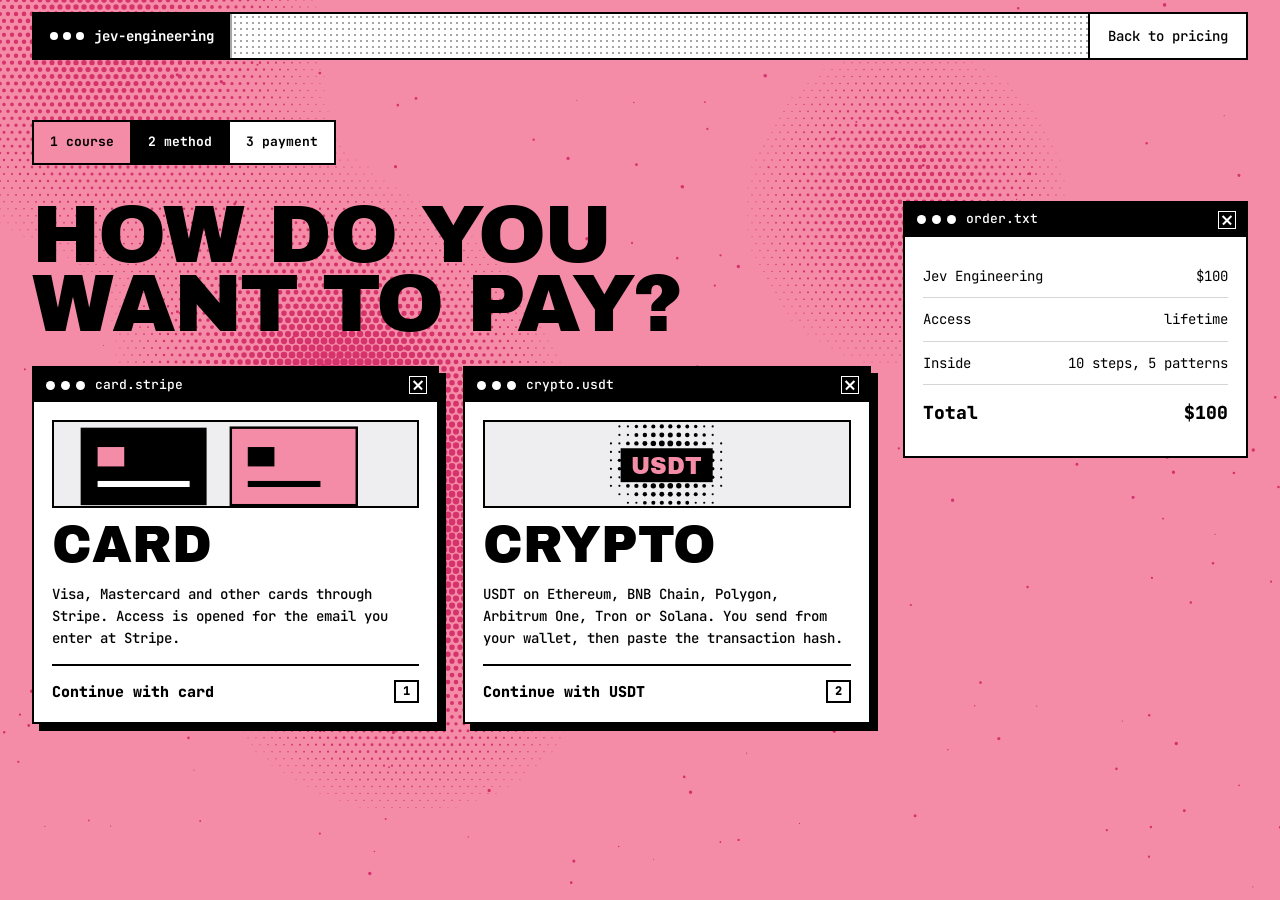
==== checkout.html @ 0f11d153 "Jev Engineering site" ====
<!doctype html>
<html lang="en">
<head>
<meta charset="utf-8">
<meta name="viewport" content="width=device-width, initial-scale=1, viewport-fit=cover">
<title>Checkout - Jev Engineering</title>
<link rel="preload" href="assets/fonts/archivo-black.woff2" as="font" type="font/woff2" crossorigin>
<link rel="stylesheet" href="assets/style.css">
<link rel="icon" href="data:image/svg+xml,<svg xmlns='http://www.w3.org/2000/svg' viewBox='0 0 32 32'><rect width='32' height='32' fill='%23000'/><rect x='5' y='5' width='22' height='22' fill='%23F48CA8'/><rect x='12' y='10' width='8' height='12' fill='%23000'/></svg>">
</head>
<body>
<header class="nav">
  <nav class="win" aria-label="Main">
    <a class="brand" href="index.html"><span class="dots"><i></i><i></i><i></i></span>jev-engineering</a>
    <span class="fill"></span>
    <div class="links"><a href="pricing.html">Back to pricing</a></div>
  </nav>
</header>

<main class="page ht" data-ht data-ink="#D6336C" data-step="8" data-blobs="4" data-seed="17">
  <div class="wrap">
    <div class="steps" aria-label="Progress"><a class="done" href="pricing.html">1 course</a><span class="now">2 method</span><span>3 payment</span></div>

    <div class="flow wide">
      <div>
        <h1 class="mega" style="font-size:clamp(44px,6.4vw,92px);margin-bottom:28px">How do you<br>want to pay?</h1>
        <div class="methods">
          <a class="win lift method" href="pay.html?m=card">
            <div class="bar"><span class="dots"><i></i><i></i><i></i></span><span class="t">card.stripe</span><span class="x"></span></div>
            <div class="body">
              <div class="glyph" aria-hidden="true">
                <svg viewBox="0 0 300 88" preserveAspectRatio="xMidYMid slice" width="100%" height="100%">
                  <rect x="22" y="14" width="104" height="64" fill="#000"/><rect x="36" y="30" width="22" height="16" fill="#F48CA8"/>
                  <rect x="36" y="58" width="76" height="5" fill="#fff"/><rect x="146" y="14" width="104" height="64" fill="#F48CA8" stroke="#000" stroke-width="2"/>
                  <rect x="160" y="30" width="22" height="16" fill="#000"/><rect x="160" y="58" width="60" height="5" fill="#000"/>
                </svg>
              </div>
              <div class="big">Card</div>
              <p>Visa, Mastercard and other cards through Stripe. Access is opened for the email you enter at Stripe.</p>
              <div class="go"><span>Continue with card</span><kbd>1</kbd></div>
            </div>
          </a>
          <a class="win lift method" href="pay.html?m=crypto">
            <div class="bar"><span class="dots"><i></i><i></i><i></i></span><span class="t">crypto.usdt</span><span class="x"></span></div>
            <div class="body">
              <div class="glyph" aria-hidden="true" id="coin"></div>
              <div class="big">Crypto</div>
              <p>USDT on <span id="netlist">the listed networks</span>. You send from your wallet, then paste the transaction hash.</p>
              <div class="go"><span>Continue with USDT</span><kbd>2</kbd></div>
            </div>
          </a>
        </div>
      </div>

      <aside class="sticky">
        <div class="win">
          <div class="bar"><span class="dots"><i></i><i></i><i></i></span><span class="t">order.txt</span><span class="x"></span></div>
          <div class="body sum">
            <div class="r"><span>Jev Engineering</span><span>$<span data-price></span></span></div>
            <div class="r"><span>Access</span><span>lifetime</span></div>
            <div class="r"><span>Inside</span><span>10 steps, 5 patterns</span></div>
            <div class="r tot"><span>Total</span><span>$<span data-price></span></span></div>
          </div>
        </div>
      </aside>
    </div>
  </div>
</main>


<script src="assets/config.js"></script>
<script src="assets/site.js"></script>
<script>
(function () {
  var nets = JEV.wallets.filter(function (w) { return w.address; }).map(function (w) { return w.chain; });
  if (nets.length) document.getElementById("netlist").textContent = nets.length > 1 ? nets.slice(0, -1).join(", ") + " or " + nets[nets.length - 1] : nets[0];

  /* halftone coin glyph */
  var g = document.getElementById("coin"), s = "";
  for (var y = 6; y < 88; y += 7) for (var x = 6; x < 300; x += 7) {
    var d = Math.hypot(x - 150, y - 44) / 40, r = d < 1 ? 3.1 * (1 - d * 0.55) : (d < 1.25 ? 0.9 : 0);
    if (r > 0.4) s += '<circle cx="' + x + '" cy="' + y + '" r="' + r.toFixed(2) + '"/>';
  }
  g.innerHTML = '<svg viewBox="0 0 300 88" width="100%" height="100%" preserveAspectRatio="xMidYMid slice"><g fill="#000">' + s + '</g><rect x="112" y="31" width="76" height="28" fill="#000"/><text x="150" y="52" text-anchor="middle" font-family="Archivo Black,Arial Black" font-size="19" fill="#F48CA8">USDT</text></svg>';

  document.addEventListener("keydown", function (e) {
    if (e.target.closest("input,textarea")) return;
    if (e.key === "1") location.href = "pay.html?m=card";
    if (e.key === "2") location.href = "pay.html?m=crypto";
  });
})();
</script>
</body>
</html>
---- assets/style.css ----
@font-face{font-family:"Archivo Black";src:url(fonts/archivo-black.woff2) format("woff2");font-weight:400;font-display:swap}
@font-face{font-family:"JBM";src:url(fonts/jbm-400.woff2) format("woff2");font-weight:400;font-display:swap}
@font-face{font-family:"JBM";src:url(fonts/jbm-500.woff2) format("woff2");font-weight:500;font-display:swap}
@font-face{font-family:"JBM";src:url(fonts/jbm-700.woff2) format("woff2");font-weight:700;font-display:swap}
@font-face{font-family:"JBM";src:url(fonts/jbm-800.woff2) format("woff2");font-weight:800;font-display:swap}

:root{
  --pink:#F48CA8;
  --pink-2:#EC809C;
  --hot:#FF4E7E;
  --ink:#000;
  --paper:#fff;
  --panel:#EEEDEF;
  --mute:#5c5a60;
  --display:"Archivo Black","Arial Black",Impact,sans-serif;
  --mono:"JBM","JetBrains Mono",ui-monospace,Menlo,Consolas,monospace;
  --wrap:1280px;
  --gut:clamp(16px,3vw,32px);
}

*{box-sizing:border-box}
html{-webkit-text-size-adjust:100%;scroll-behavior:smooth}
body{margin:0;background:var(--paper);color:var(--ink);font:400 15px/1.6 var(--mono);font-feature-settings:"calt" 0;overflow-x:hidden}
img,svg,canvas{display:block;max-width:100%}
a{color:inherit}
button,input,select{font:inherit;color:inherit}
::selection{background:var(--hot);color:#fff}
:focus-visible{outline:3px solid var(--hot);outline-offset:3px}
.wrap{max-width:var(--wrap);margin:0 auto;padding:0 var(--gut)}
.sr{position:absolute;width:1px;height:1px;overflow:hidden;clip:rect(0 0 0 0)}

/* ---------- window chrome: the one component everything is built from ---------- */
.win{background:var(--paper);border:2px solid var(--ink);position:relative}
.win.lift{box-shadow:7px 7px 0 var(--ink)}
.win.grey{background:var(--panel)}
.bar{display:flex;align-items:center;gap:10px;background:var(--ink);color:#fff;height:34px;padding:0 10px 0 12px;font-size:13px;font-weight:500;white-space:nowrap;overflow:hidden}
.bar .dots{display:flex;gap:6px;flex:none}
.bar .dots i{width:9px;height:9px;border-radius:50%;background:#fff;display:block}
.bar .t{flex:1;overflow:hidden;text-overflow:ellipsis}
.bar .x{width:18px;height:18px;border:1.5px solid #fff;flex:none;position:relative}
.bar .x:before,.bar .x:after{content:"";position:absolute;left:50%;top:50%;width:12px;height:1.5px;background:#fff;transform:translate(-50%,-50%) rotate(45deg)}
.bar .x:after{transform:translate(-50%,-50%) rotate(-45deg)}
.win .body{padding:18px}

/* ---------- nav ---------- */
.nav{position:sticky;top:0;z-index:50;padding:12px var(--gut);pointer-events:none}
.nav .win{max-width:var(--wrap);margin:0 auto;pointer-events:auto;display:flex;align-items:stretch;height:48px}
.nav .brand{display:flex;align-items:center;gap:10px;background:var(--ink);color:#fff;padding:0 16px;text-decoration:none;font-weight:700;font-size:14px;flex:none}
.nav .brand .dots{display:flex;gap:5px}
.nav .brand .dots i{width:8px;height:8px;border-radius:50%;background:#fff}
.nav .fill{flex:1;background-image:radial-gradient(var(--ink) 1px,transparent 1.3px);background-size:6px 6px;opacity:.35;border-left:2px solid var(--ink)}
.nav .links{display:flex;align-items:stretch}
.nav .links a{display:flex;align-items:center;padding:0 18px;text-decoration:none;font-size:14px;font-weight:500;border-left:2px solid var(--ink)}
.nav .links a:hover{background:var(--pink)}
.nav .links a.cta{background:var(--hot);color:#fff;font-weight:700}
.nav .links a.cta:hover{background:var(--ink)}
@media (max-width:760px){.nav .links a:not(.cta){display:none}.nav .fill{display:none}.nav .brand{flex:1}}

/* ---------- buttons ---------- */
.btn{display:inline-flex;align-items:center;gap:12px;height:56px;padding:0 24px;border:2px solid var(--ink);background:var(--ink);color:#fff;font-weight:700;font-size:15px;text-decoration:none;cursor:pointer;box-shadow:5px 5px 0 var(--ink);transition:transform .08s,box-shadow .08s,background .12s}
.btn:hover{background:var(--hot)}
.btn:active{transform:translate(5px,5px);box-shadow:0 0 0 var(--ink)}
.btn.light{background:var(--paper);color:var(--ink)}
.btn.light:hover{background:var(--pink)}
.btn .k{font-size:12px;font-weight:500;border:1.5px solid currentColor;padding:1px 6px;opacity:.8}
.btn[aria-disabled="true"]{opacity:.45;pointer-events:none}

/* ---------- halftone canvas host ---------- */
.ht{position:relative;isolation:isolate}
.ht>canvas.htc{position:absolute;inset:0;width:100%;height:100%;z-index:-1;pointer-events:none}

/* ---------- hero ---------- */
.hero{background:var(--pink);margin-top:-72px;padding:132px 0 88px;border-bottom:2px solid var(--ink);overflow:hidden}
.hero .grid{display:grid;grid-template-columns:minmax(0,1fr) minmax(0,1.05fr);column-gap:48px;row-gap:28px;align-items:start}
.mega{font-family:var(--display);font-weight:400;font-size:clamp(64px,10.6vw,168px);line-height:.84;letter-spacing:-.025em;margin:0;text-transform:uppercase}
.mega span{display:block}
.hero-title{grid-column:1/-1;font-size:clamp(34px,10.6vw,164px)}
.hero .grid>*{min-width:0}
.hero .sub{font-family:var(--display);font-size:clamp(22px,2.6vw,38px);line-height:1;text-transform:uppercase;margin:8px 0 0;max-width:15ch}
.hero .lede{max-width:52ch;margin:26px 0 34px;font-size:16px;font-weight:500}
.hero .actions{display:flex;flex-wrap:wrap;gap:16px}
.stack{position:relative;min-height:540px}
.stack .win{position:absolute}
.stack .w1{top:0;left:0;width:74%;z-index:1}
.stack .w2{top:92px;left:18%;width:82%;z-index:2}
.stack .w3{top:268px;left:4%;width:88%;z-index:3}
.code{margin:0;padding:16px 18px;font-size:13px;line-height:1.7;white-space:pre;overflow:hidden}
.code .c{color:#8a8790}.code .s{color:#c2185b}.code .k{font-weight:800}.code .n{color:#c2185b;font-weight:700}
.dist{padding:16px 18px 18px;display:grid;gap:12px}
.dist .row{display:grid;grid-template-columns:86px 1fr 52px;align-items:center;gap:12px;font-size:13px;font-weight:700}
.dist .track{height:18px;border:2px solid var(--ink);background:var(--paper);position:relative}
.dist .fillb{position:absolute;inset:0 auto 0 0;background:var(--ink);width:0;transition:width .9s cubic-bezier(.2,.8,.2,1)}
.dist .row.win-row .fillb{background:var(--hot)}
.dist .meta{display:flex;justify-content:space-between;border-top:2px solid var(--ink);padding-top:12px;font-size:12px;font-weight:500}
.tag{display:inline-block;background:var(--ink);color:#fff;padding:2px 8px;font-weight:700}
.tag.hot{background:var(--hot)}
@media (max-width:980px){.hero .grid{grid-template-columns:minmax(0,1fr)}.stack{min-height:520px}}
@media (max-width:560px){.stack{min-height:600px}.stack .w1{width:100%}.stack .w2{left:6%;width:94%;top:120px}.stack .w3{left:0;width:100%;top:320px}}

/* ---------- ticker ---------- */
.ticker{background:var(--ink);color:#fff;border-bottom:2px solid var(--ink);overflow:hidden;white-space:nowrap}
.ticker .run{display:inline-flex;gap:48px;padding:14px 0;animation:tick 42s linear infinite;font-weight:700;font-size:14px}
.ticker .run b{color:var(--pink)}
@keyframes tick{to{transform:translateX(-50%)}}

/* ---------- sections ---------- */
.sec{padding:clamp(72px,9vw,128px) 0;border-bottom:2px solid var(--ink)}
.sec.dots{background-color:var(--paper);background-image:radial-gradient(#d6d3d9 1px,transparent 1.4px);background-size:14px 14px}
.sec.black{background:var(--ink);color:#fff}
.sec.pink{background:var(--pink)}
.h2{font-family:var(--display);font-weight:400;font-size:clamp(38px,5.6vw,84px);line-height:.9;letter-spacing:-.02em;text-transform:uppercase;margin:0 0 20px;max-width:16ch}
.intro{max-width:60ch;font-size:16px;margin:0 0 48px}
.sec.black .intro{color:#d8d6db}

/* split */
.split{display:grid;grid-template-columns:repeat(3,1fr);gap:28px;align-items:start}
.split .win .body{min-height:230px;display:flex;flex-direction:column;gap:12px}
.split .who{font-family:var(--display);font-size:clamp(28px,3vw,42px);line-height:.95;text-transform:uppercase}
.split .mid{border-width:3px;transform:translateY(-14px)}
.split .mid .bar{background:var(--hot)}
.split ul{margin:auto 0 0;padding:0;list-style:none;display:flex;flex-wrap:wrap;gap:8px}
.split li{border:1.5px solid var(--ink);padding:2px 8px;font-size:12px;font-weight:700;background:var(--paper)}
.rule{margin-top:40px;border:2px solid var(--ink);background:var(--pink);padding:18px 22px;font-weight:700;font-size:16px;max-width:880px}
@media (max-width:900px){.split{grid-template-columns:1fr}.split .mid{transform:none}}

/* gate simulator */
.gate{display:grid;grid-template-columns:minmax(0,1fr) minmax(0,1.1fr);border:2px solid var(--ink);background:var(--paper);box-shadow:9px 9px 0 var(--ink)}
.gate>div{min-width:0}
.gate .controls{border-right:2px solid var(--ink);display:flex;flex-direction:column}
.presets{display:flex;flex-wrap:wrap;gap:8px;padding:16px 18px;border-bottom:2px solid var(--ink);background:var(--panel)}
.presets button{border:2px solid var(--ink);background:var(--paper);padding:6px 10px;font-size:12px;font-weight:700;cursor:pointer}
.presets button[aria-pressed="true"]{background:var(--ink);color:#fff}
.sl{padding:14px 18px;border-bottom:1.5px solid #cfcdd2}
.sl:last-child{border-bottom:0}
.sl label{display:flex;justify-content:space-between;font-size:13px;font-weight:700;margin-bottom:8px}
.sl output{background:var(--ink);color:#fff;padding:0 6px}
.sl small{display:block;color:var(--mute);font-size:12px;margin-top:6px}
input[type=range]{-webkit-appearance:none;appearance:none;width:100%;height:22px;background:transparent;cursor:pointer}
input[type=range]::-webkit-slider-runnable-track{height:8px;border:2px solid var(--ink);background:repeating-linear-gradient(90deg,var(--ink) 0 1px,transparent 1px 10%)}
input[type=range]::-moz-range-track{height:8px;border:2px solid var(--ink);background:var(--paper)}
input[type=range]::-webkit-slider-thumb{-webkit-appearance:none;width:18px;height:22px;background:var(--hot);border:2px solid var(--ink);margin-top:-9px}
input[type=range]::-moz-range-thumb{width:16px;height:20px;background:var(--hot);border:2px solid var(--ink);border-radius:0}
.gate .out{display:flex;flex-direction:column}
.gate .code{font-size:13px;flex:1;padding:18px 0}
.gate .code .ln{display:block;padding:0 18px;transition:background .15s}
.gate .code .ln.on{background:var(--pink)}
.gate .code .ln.hit{background:var(--hot);color:#fff}
.gate .code .ln.hit .c,.gate .code .ln.hit .s,.gate .code .ln.hit .n{color:#fff}
.verdict{border-top:2px solid var(--ink);display:grid;grid-template-columns:auto 1fr;align-items:center;gap:18px;padding:18px}
.verdict .big{font-family:var(--display);font-size:clamp(34px,4.4vw,56px);line-height:1;text-transform:uppercase;padding:6px 14px;border:2px solid var(--ink);min-width:6.4ch;text-align:center}
.verdict .big.ship{background:var(--ink);color:#fff}
.verdict .big.return{background:var(--paper)}
.verdict .big.escalate{background:var(--hot);color:#fff}
.verdict p{margin:0;font-size:13px;font-weight:500}
.gate .dist{border-top:2px solid var(--ink);background:var(--panel)}
@media (max-width:900px){.gate{grid-template-columns:1fr}.gate .controls{border-right:0;border-bottom:2px solid var(--ink)}.gate .code{overflow-x:auto}}

/* arithmetic */
.calc{display:grid;grid-template-columns:minmax(0,.8fr) minmax(0,1.2fr);gap:40px;align-items:center}
.calc .knob{border:2px solid #fff;padding:22px}
.calc .knob .num{font-family:var(--display);font-size:clamp(40px,5vw,64px);line-height:1}
.calc .knob input[type=range]::-webkit-slider-runnable-track{border-color:#fff;background:repeating-linear-gradient(90deg,#fff 0 1px,transparent 1px 10%)}
.calc .knob input[type=range]::-webkit-slider-thumb{border-color:#fff}
.bars{display:grid;gap:26px}
.bars .lab{display:flex;justify-content:space-between;align-items:baseline;gap:16px;margin-bottom:8px;font-weight:700}
.bars .lab .v{font-family:var(--display);font-size:clamp(30px,4vw,54px);line-height:1}
.bars .b{height:46px;border:2px solid #fff;position:relative;overflow:hidden}
.bars .b i{position:absolute;inset:0 auto 0 0;background:#fff;transition:width .5s cubic-bezier(.2,.8,.2,1);min-width:8px}
.bars .b.jev i{background:var(--pink)}
.fine{font-size:12px;color:#a9a6ad;margin-top:24px;max-width:70ch}
@media (max-width:900px){.calc{grid-template-columns:1fr}}

/* syllabus */
.mods{display:grid;gap:18px}
.mod{border:2px solid var(--ink);background:var(--paper)}
.mod summary{list-style:none;cursor:pointer;display:grid;grid-template-columns:64px 1fr auto;align-items:center;gap:18px;padding:0 18px 0 0;min-height:76px}
.mod summary::-webkit-details-marker{display:none}
.mod .no{align-self:stretch;display:grid;place-items:center;background:var(--ink);color:#fff;font-family:var(--display);font-size:26px}
.mod .nm{font-family:var(--display);font-size:clamp(20px,2.4vw,30px);text-transform:uppercase;line-height:1}
.mod .nm small{display:block;font-family:var(--mono);text-transform:none;font-size:13px;font-weight:500;margin-top:6px;color:var(--mute)}
.mod .tg{width:28px;height:28px;border:2px solid var(--ink);position:relative}
.mod .tg:before,.mod .tg:after{content:"";position:absolute;left:50%;top:50%;width:12px;height:2px;background:var(--ink);transform:translate(-50%,-50%)}
.mod .tg:after{transform:translate(-50%,-50%) rotate(90deg);transition:transform .15s}
.mod[open] .tg:after{transform:translate(-50%,-50%) rotate(0)}
.mod[open] summary{border-bottom:2px solid var(--ink);background:var(--pink)}
.mod ol{margin:0;padding:0;list-style:none;counter-reset:l}
.mod li{display:grid;grid-template-columns:64px 1fr;border-bottom:1.5px solid #d6d3d9}
.mod li:last-child{border-bottom:0}
.mod li span{display:grid;place-items:center;font-weight:800;font-size:13px;border-right:1.5px solid #d6d3d9}
.mod li div{padding:14px 18px}
.mod li b{display:block;font-size:15px}
.mod li p{margin:4px 0 0;color:var(--mute);font-size:13px}

/* shipped */
.tbl{width:100%;border-collapse:collapse;font-size:14px}
.tbl th,.tbl td{text-align:left;padding:14px 18px;border-bottom:1.5px solid #d6d3d9;vertical-align:top}
.tbl th{font-size:12px;font-weight:700;background:var(--panel);border-bottom:2px solid var(--ink)}
.tbl td:first-child{font-weight:800;white-space:nowrap}
.tbl td.num{font-weight:800;white-space:nowrap;color:#c2185b}
.tbl tr:last-child td{border-bottom:0}
.tbl tr.star td{background:var(--pink)}
.tbl tr.star td.num{color:var(--ink)}
.scroll{overflow-x:auto}

/* contract */
.contract{display:grid;grid-template-columns:1fr 1fr;gap:28px}
.contract ul{margin:0;padding:0;list-style:none}
.contract li{padding:12px 18px;border-bottom:1.5px solid #d6d3d9;display:grid;grid-template-columns:28px 1fr;gap:10px;font-size:14px;font-weight:500}
.contract li:last-child{border-bottom:0}
.contract li:before{font-weight:800}
.contract .can li:before{content:"[x]"}
.contract .cannot li:before{content:"[ ]";color:#c2185b}
.contract .cannot .bar{background:var(--hot)}
.note{margin-top:28px;background:var(--ink);color:#fff;padding:20px 22px;font-size:15px;font-weight:500;max-width:900px}
.note b{color:var(--pink)}
@media (max-width:820px){.contract{grid-template-columns:1fr}}

/* faq */
.faq{display:grid;grid-template-columns:repeat(2,1fr);gap:20px}
.faq .win .body p{margin:0;font-size:14px}
.faq h3{margin:0 0 8px;font-size:15px}
@media (max-width:820px){.faq{grid-template-columns:1fr}}

/* final cta */
.final{background:var(--pink);padding:clamp(80px,10vw,150px) 0;border-bottom:2px solid var(--ink);overflow:hidden;text-align:left}
.final .mega{font-size:clamp(36px,9vw,150px)}
.final p{max-width:48ch;font-weight:500;font-size:16px;margin:26px 0 34px}

/* footer */
.foot{background:var(--ink);color:#fff;padding:28px 0;font-size:13px}
.foot .wrap{display:flex;flex-wrap:wrap;justify-content:space-between;gap:16px}
.foot a{text-decoration:none;margin-left:20px}
.foot a:first-child{margin-left:0}
.foot a:hover{color:var(--pink)}

/* ---------- flow pages (pricing / checkout / pay) ---------- */
.page{background:var(--pink);min-height:100vh;margin-top:-72px;padding:120px 0 80px}
.steps{display:flex;gap:0;margin-bottom:36px;border:2px solid var(--ink);background:var(--paper);width:max-content;max-width:100%;overflow-x:auto}
.steps a,.steps span{padding:10px 16px;font-size:13px;font-weight:700;text-decoration:none;border-right:2px solid var(--ink);white-space:nowrap}
.steps>*:last-child{border-right:0}
.steps .now{background:var(--ink);color:#fff}
.steps .done{background:var(--pink)}
.flow{display:grid;grid-template-columns:minmax(0,1.25fr) minmax(0,.85fr);gap:32px;align-items:start}
.flow.one{grid-template-columns:minmax(0,1fr)}
.flow.wide{grid-template-columns:minmax(0,1.7fr) minmax(0,.7fr)}
@media (max-width:960px){.flow,.flow.wide{grid-template-columns:1fr}.sticky{position:static}}

.price{font-family:var(--display);font-size:clamp(88px,11vw,160px);line-height:.85;letter-spacing:-.03em;display:flex;align-items:flex-start;gap:6px}
.price sup{font-size:.36em;margin-top:.2em}
.priceline{display:flex;flex-wrap:wrap;gap:8px;margin:18px 0 26px}
.chk{list-style:none;margin:0;padding:0}
.chk li{display:grid;grid-template-columns:32px 1fr;padding:11px 0;border-bottom:1.5px solid #d6d3d9;font-size:14px;font-weight:500}
.chk li:last-child{border-bottom:0}
.chk li:before{content:"[x]";font-weight:800}
.sticky{position:sticky;top:84px}

.mini{list-style:none;margin:0;padding:0}
.mini li{display:grid;grid-template-columns:44px 1fr;border-bottom:1.5px solid #d6d3d9}
.mini li:last-child{border-bottom:0}
.mini li span{background:var(--ink);color:#fff;display:grid;place-items:center;font-family:var(--display);font-size:18px}
.mini li div{padding:12px 16px}
.mini b{display:block;font-size:14px}
.mini small{color:var(--mute);font-size:12.5px;display:block;margin-top:2px}

.methods{display:grid;grid-template-columns:1fr 1fr;gap:24px}
.method{display:flex;flex-direction:column;text-decoration:none;cursor:pointer;transition:transform .08s,box-shadow .08s}
.method:hover{transform:translate(-3px,-3px);box-shadow:10px 10px 0 var(--ink)}
.method:hover .bar{background:var(--hot)}
.method .body{display:flex;flex-direction:column;gap:14px;min-height:300px}
.method .big{font-family:var(--display);font-size:clamp(34px,4vw,54px);line-height:.9;text-transform:uppercase}
.method p{margin:0;font-size:14px;font-weight:500}
.method .go{margin-top:auto;display:flex;justify-content:space-between;align-items:center;border-top:2px solid var(--ink);padding-top:14px;font-weight:800}
.method .go kbd{border:2px solid var(--ink);padding:0 7px;font:inherit;font-size:12px}
.glyph{height:88px;border:2px solid var(--ink);background:var(--panel);position:relative;overflow:hidden}
@media (max-width:760px){.methods{grid-template-columns:1fr}}

.sum{font-size:14px}
.sum .r{display:flex;justify-content:space-between;gap:12px;padding:10px 0;border-bottom:1.5px solid #d6d3d9}
.sum .r.tot{border-bottom:0;font-weight:800;font-size:18px;padding-top:14px}

.field{display:grid;gap:6px;margin-bottom:16px}
.field label{font-size:13px;font-weight:700}
.field input{height:50px;border:2px solid var(--ink);background:var(--paper);padding:0 14px;font-size:15px;border-radius:0;width:100%}
.field input:focus{outline:none;background:#fff3f6;box-shadow:4px 4px 0 var(--hot)}
.field .err{color:#c2185b;font-size:12.5px;font-weight:700;min-height:1em}

.nets{display:grid;grid-template-columns:repeat(3,1fr);gap:2px;background:var(--ink);border-bottom:2px solid var(--ink)}
.nets button{border:0;background:var(--panel);padding:14px 12px;font-weight:800;font-size:13px;cursor:pointer;text-align:left}
.nets button small{display:block;font-weight:500;color:var(--mute);font-size:11.5px}
.nets button[aria-selected="true"]{background:var(--ink);color:#fff;box-shadow:inset 0 -4px 0 var(--hot)}
.nets button[aria-selected="true"] small{color:var(--pink)}
@media (max-width:620px){.nets{grid-template-columns:repeat(2,1fr)}}
.nets button:disabled{cursor:not-allowed;opacity:.5;background-image:repeating-linear-gradient(135deg,transparent 0 6px,#d6d3d9 6px 7px)}
.addr{display:grid;grid-template-columns:auto 1fr;gap:22px;padding:22px;align-items:start}
.qr{width:168px;height:168px;border:2px solid var(--ink);padding:8px;background:#fff;display:grid;place-items:center}
.qr img,.qr canvas{width:100%!important;height:100%!important;image-rendering:pixelated}
.amt{font-family:var(--display);font-size:clamp(34px,4vw,52px);line-height:1}
.copyrow{display:flex;border:2px solid var(--ink);margin-top:10px}
.copyrow code{flex:1;min-width:0;padding:12px 14px;font-size:13.5px;font-weight:700;word-break:break-all;background:var(--panel)}
.copyrow button{border:0;border-left:2px solid var(--ink);background:var(--ink);color:#fff;padding:0 16px;font-weight:800;cursor:pointer;min-width:92px}
.copyrow button.ok{background:var(--hot)}
.warn{border:2px solid var(--ink);background:var(--pink);padding:12px 14px;font-size:13px;font-weight:600;margin-top:14px}
@media (max-width:620px){.addr{grid-template-columns:1fr}.qr{width:150px;height:150px}}

.done-box{text-align:left}
.done-box .mega{font-size:clamp(48px,7vw,96px)}
.hide{display:none!important}

@media (prefers-reduced-motion:reduce){*{animation:none!important;transition:none!important;scroll-behavior:auto!important}}
.qr svg{width:100%;height:100%}
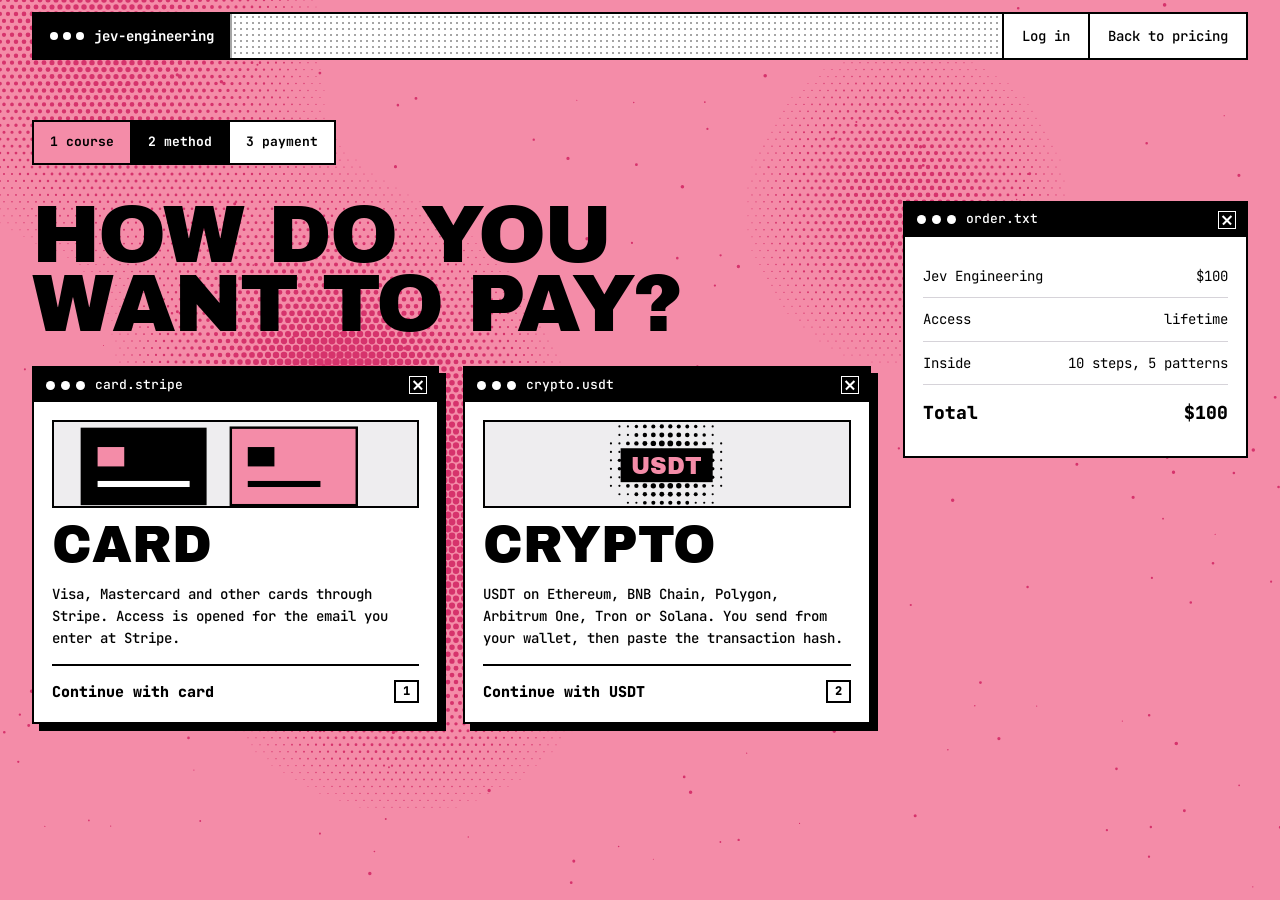
==== commit 0ad643b4: "login link in nav" ====
--- a/checkout.html
+++ b/checkout.html
@@ -13,7 +13,7 @@
   <nav class="win" aria-label="Main">
     <a class="brand" href="index.html"><span class="dots"><i></i><i></i><i></i></span>jev-engineering</a>
     <span class="fill"></span>
-    <div class="links"><a href="pricing.html">Back to pricing</a></div>
+    <div class="links"><a class="login" href="course.html">Log in</a><a href="pricing.html">Back to pricing</a></div>
   </nav>
 </header>
 
--- a/assets/style.css
+++ b/assets/style.css
@@ -308,3 +308,4 @@
 
 @media (prefers-reduced-motion:reduce){*{animation:none!important;transition:none!important;scroll-behavior:auto!important}}
 .qr svg{width:100%;height:100%}
+@media (max-width:760px){.nav .links a.login{display:flex;padding:0 12px}}
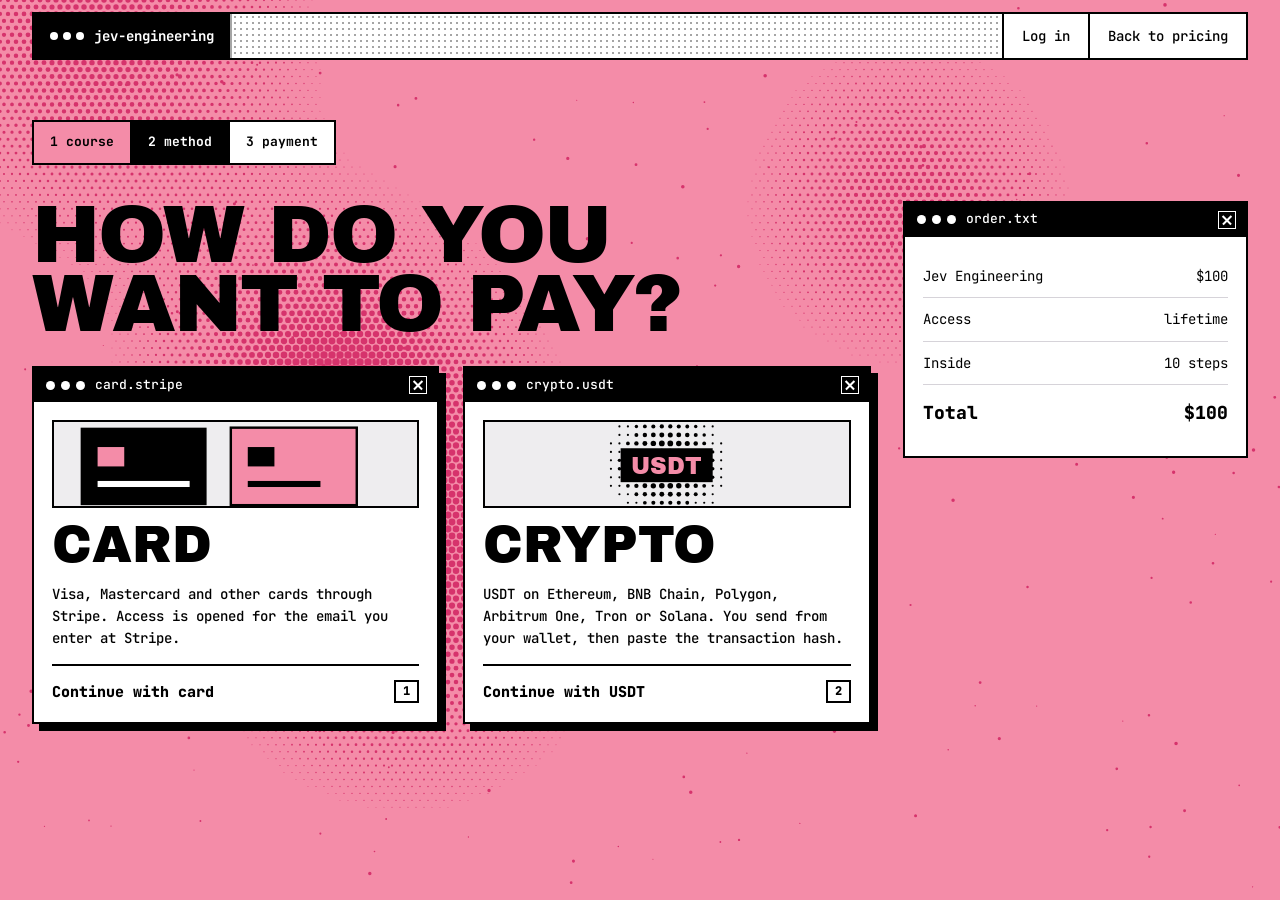
==== commit b4d1f3be: "ten steps, full course" ====
--- a/checkout.html
+++ b/checkout.html
@@ -58,7 +58,7 @@
           <div class="body sum">
             <div class="r"><span>Jev Engineering</span><span>$<span data-price></span></span></div>
             <div class="r"><span>Access</span><span>lifetime</span></div>
-            <div class="r"><span>Inside</span><span>10 steps, 5 patterns</span></div>
+            <div class="r"><span>Inside</span><span>10 steps</span></div>
             <div class="r tot"><span>Total</span><span>$<span data-price></span></span></div>
           </div>
         </div>
